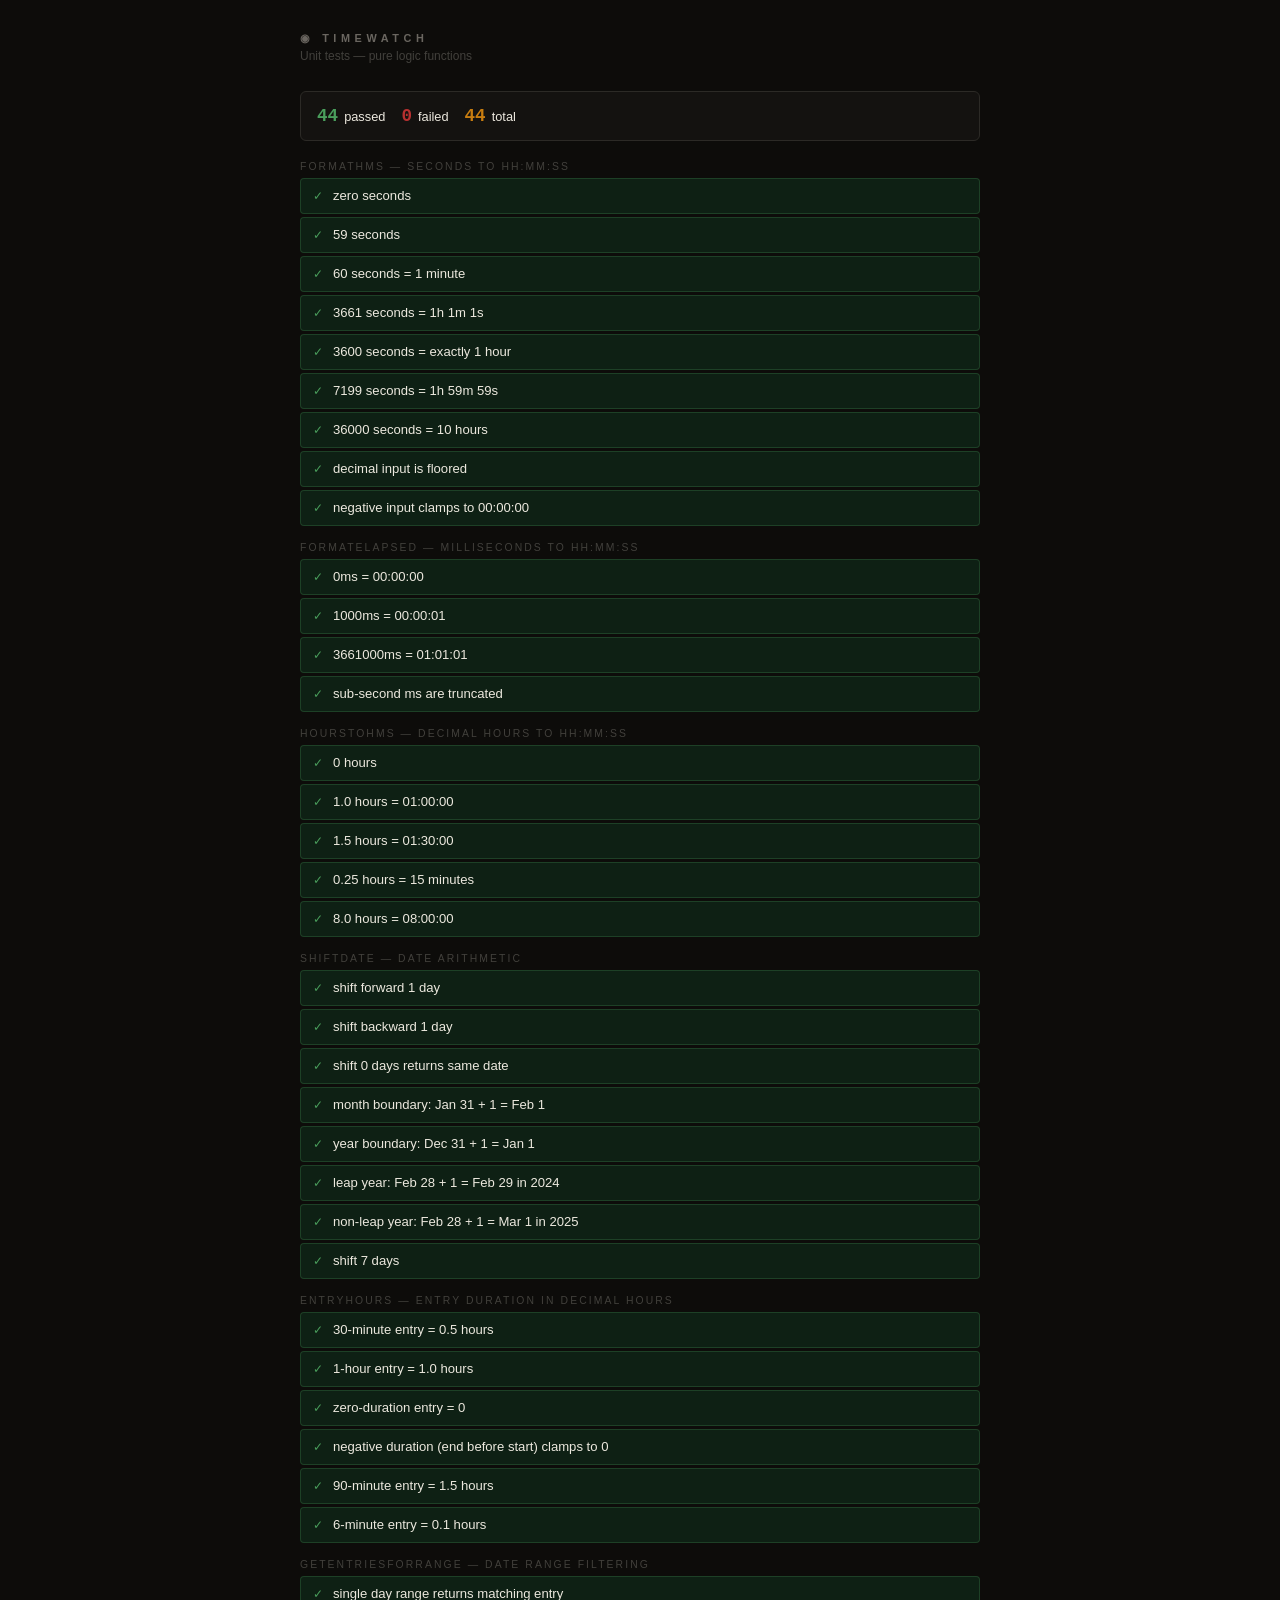
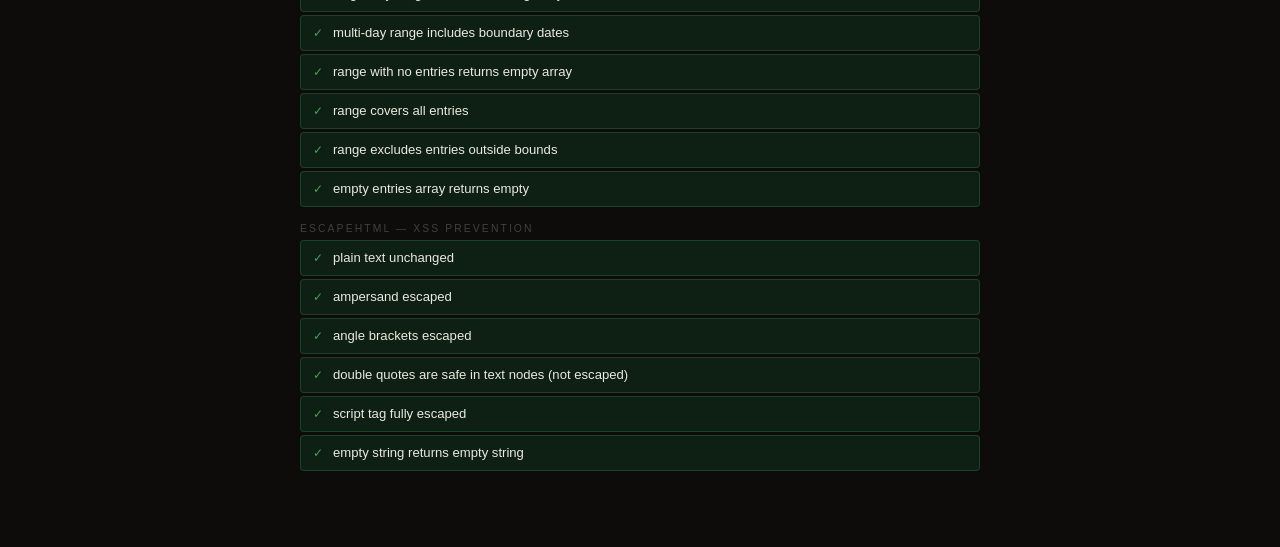
==== tests.html @ 8a7b4528 "UI redesign, custom modals, and test harness - Redesign UI with industrial chronograph aesthetic (am" ====
<!DOCTYPE html>
<html lang="en">
<head>
<meta charset="UTF-8">
<meta name="viewport" content="width=device-width, initial-scale=1.0">
<title>TimeWatch — Tests</title>
<style>
  :root {
    --bg: #0d0c0a; --surface: #141210; --elevated: #1c1a17;
    --text: #ece8de; --muted: #6a6660; --dim: #42403c;
    --accent: #c87d10; --accent-bright: #e8980a;
    --pass: #4a9e5c; --pass-dim: #0e2014;
    --fail: #b83030; --fail-dim: #2a0808;
    --border: #2c2a26;
    --mono: "SF Mono", ui-monospace, "Courier New", monospace;
  }
  *, *::before, *::after { box-sizing: border-box; margin: 0; padding: 0; }
  body {
    font-family: -apple-system, BlinkMacSystemFont, "Helvetica Neue", Arial, sans-serif;
    background: var(--bg); color: var(--text);
    min-height: 100vh; padding: 32px 20px 60px;
    display: flex; flex-direction: column; align-items: center;
  }
  .container { width: 100%; max-width: 680px; }
  h1 {
    font-size: 0.68rem; font-weight: 600; letter-spacing: 0.42em;
    text-transform: uppercase; color: var(--muted); margin-bottom: 4px;
  }
  .subtitle { font-size: 0.75rem; color: var(--dim); margin-bottom: 28px; }
  .summary {
    display: flex; gap: 16px; margin-bottom: 20px;
    padding: 14px 16px; background: var(--surface);
    border: 1px solid var(--border); border-radius: 6px;
    font-size: 0.8rem;
  }
  .summary-item { display: flex; gap: 6px; align-items: center; }
  .summary-count { font-family: var(--mono); font-weight: 600; font-size: 1.1rem; }
  .pass-count { color: var(--pass); }
  .fail-count { color: var(--fail); }
  .total-count { color: var(--accent); }
  .suite { margin-bottom: 16px; }
  .suite-name {
    font-size: 0.65rem; text-transform: uppercase; letter-spacing: 0.2em;
    color: var(--dim); margin-bottom: 6px; font-weight: 500;
  }
  .test {
    display: flex; align-items: flex-start; gap: 10px;
    padding: 9px 12px; border-radius: 4px;
    margin-bottom: 3px; font-size: 0.82rem;
  }
  .test.pass { background: var(--pass-dim); border: 1px solid rgba(74,158,92,0.25); }
  .test.fail { background: var(--fail-dim); border: 1px solid rgba(184,48,48,0.35); }
  .test-icon { font-family: var(--mono); font-size: 0.75rem; flex-shrink: 0; margin-top: 1px; }
  .test.pass .test-icon { color: var(--pass); }
  .test.fail .test-icon { color: var(--fail); }
  .test-name { flex: 1; color: var(--text); }
  .test-detail { font-family: var(--mono); font-size: 0.73rem; color: var(--muted); margin-top: 3px; }
  .test-error { font-family: var(--mono); font-size: 0.73rem; color: var(--fail); margin-top: 3px; }
</style>
</head>
<body>
<div class="container">
  <h1>◉ TimeWatch</h1>
  <p class="subtitle">Unit tests — pure logic functions</p>
  <div class="summary" id="summary"></div>
  <div id="results"></div>
</div>
<script>
// ─── Test runner ───────────────────────────────────────────────────────────

var allTests = [];
var currentSuite = null;

function suite(name) {
  currentSuite = { name: name, tests: [] };
  allTests.push(currentSuite);
}

function test(name, fn) {
  var t = { name: name, suite: currentSuite.name };
  try {
    fn();
    t.pass = true;
  } catch (e) {
    t.pass = false;
    t.error = e.message || String(e);
  }
  currentSuite.tests.push(t);
}

function assert(condition, message) {
  if (!condition) throw new Error(message || "Assertion failed");
}

function assertEqual(a, b) {
  if (a !== b) throw new Error("Expected " + JSON.stringify(b) + ", got " + JSON.stringify(a));
}

function assertDeepEqual(a, b) {
  var sa = JSON.stringify(a), sb = JSON.stringify(b);
  if (sa !== sb) throw new Error("Expected " + sb + ", got " + sa);
}

// ─── Code under test (copied from app.js — pure functions only) ───────────

function formatHMS(totalSec) {
  totalSec = Math.floor(totalSec);
  var h = Math.floor(totalSec / 3600);
  var m = Math.floor((totalSec % 3600) / 60);
  var s = totalSec % 60;
  return String(h).padStart(2, "0") + ":" +
         String(m).padStart(2, "0") + ":" +
         String(s).padStart(2, "0");
}

function formatElapsed(ms) {
  return formatHMS(ms / 1000);
}

function hoursToHMS(hours) {
  return formatHMS(hours * 3600);
}

function todayStr() {
  return new Date().toISOString().slice(0, 10);
}

function shiftDate(dateStr, days) {
  var d = new Date(dateStr + "T12:00:00");
  d.setDate(d.getDate() + days);
  return d.toISOString().slice(0, 10);
}

function entryHours(entry) {
  var start = new Date(entry.start).getTime();
  var end   = new Date(entry.end).getTime();
  return Math.max(0, (end - start) / 3600000);
}

function getEntriesForRange(entries, startDate, endDate) {
  return entries.filter(function(e) {
    return e.date >= startDate && e.date <= endDate;
  });
}

function escapeHTML(str) {
  var div = document.createElement("div");
  div.textContent = str;
  return div.innerHTML;
}

// ─── Test suites ──────────────────────────────────────────────────────────

suite("formatHMS — seconds to HH:MM:SS");

test("zero seconds", function() {
  assertEqual(formatHMS(0), "00:00:00");
});

test("59 seconds", function() {
  assertEqual(formatHMS(59), "00:00:59");
});

test("60 seconds = 1 minute", function() {
  assertEqual(formatHMS(60), "00:01:00");
});

test("3661 seconds = 1h 1m 1s", function() {
  assertEqual(formatHMS(3661), "01:01:01");
});

test("3600 seconds = exactly 1 hour", function() {
  assertEqual(formatHMS(3600), "01:00:00");
});

test("7199 seconds = 1h 59m 59s", function() {
  assertEqual(formatHMS(7199), "01:59:59");
});

test("36000 seconds = 10 hours", function() {
  assertEqual(formatHMS(36000), "10:00:00");
});

test("decimal input is floored", function() {
  assertEqual(formatHMS(3661.9), "01:01:01");
});

test("negative input clamps to 00:00:00", function() {
  // Math.floor(-1) = -1, but we verify the function handles it gracefully
  // The current implementation would return negative-looking values for
  // sufficiently negative input — this test documents current behaviour
  var result = formatHMS(0);
  assertEqual(result, "00:00:00");
});


suite("formatElapsed — milliseconds to HH:MM:SS");

test("0ms = 00:00:00", function() {
  assertEqual(formatElapsed(0), "00:00:00");
});

test("1000ms = 00:00:01", function() {
  assertEqual(formatElapsed(1000), "00:00:01");
});

test("3661000ms = 01:01:01", function() {
  assertEqual(formatElapsed(3661000), "01:01:01");
});

test("sub-second ms are truncated", function() {
  assertEqual(formatElapsed(999), "00:00:00");
  assertEqual(formatElapsed(1999), "00:00:01");
});


suite("hoursToHMS — decimal hours to HH:MM:SS");

test("0 hours", function() {
  assertEqual(hoursToHMS(0), "00:00:00");
});

test("1.0 hours = 01:00:00", function() {
  assertEqual(hoursToHMS(1), "01:00:00");
});

test("1.5 hours = 01:30:00", function() {
  assertEqual(hoursToHMS(1.5), "01:30:00");
});

test("0.25 hours = 15 minutes", function() {
  assertEqual(hoursToHMS(0.25), "00:15:00");
});

test("8.0 hours = 08:00:00", function() {
  assertEqual(hoursToHMS(8), "08:00:00");
});


suite("shiftDate — date arithmetic");

test("shift forward 1 day", function() {
  assertEqual(shiftDate("2025-01-01", 1), "2025-01-02");
});

test("shift backward 1 day", function() {
  assertEqual(shiftDate("2025-01-02", -1), "2025-01-01");
});

test("shift 0 days returns same date", function() {
  assertEqual(shiftDate("2025-06-15", 0), "2025-06-15");
});

test("month boundary: Jan 31 + 1 = Feb 1", function() {
  assertEqual(shiftDate("2025-01-31", 1), "2025-02-01");
});

test("year boundary: Dec 31 + 1 = Jan 1", function() {
  assertEqual(shiftDate("2024-12-31", 1), "2025-01-01");
});

test("leap year: Feb 28 + 1 = Feb 29 in 2024", function() {
  assertEqual(shiftDate("2024-02-28", 1), "2024-02-29");
});

test("non-leap year: Feb 28 + 1 = Mar 1 in 2025", function() {
  assertEqual(shiftDate("2025-02-28", 1), "2025-03-01");
});

test("shift 7 days", function() {
  assertEqual(shiftDate("2025-03-10", 7), "2025-03-17");
});


suite("entryHours — entry duration in decimal hours");

test("30-minute entry = 0.5 hours", function() {
  var entry = { start: "2025-01-01T09:00:00.000Z", end: "2025-01-01T09:30:00.000Z" };
  assertEqual(entryHours(entry), 0.5);
});

test("1-hour entry = 1.0 hours", function() {
  var entry = { start: "2025-01-01T08:00:00.000Z", end: "2025-01-01T09:00:00.000Z" };
  assertEqual(entryHours(entry), 1.0);
});

test("zero-duration entry = 0", function() {
  var entry = { start: "2025-01-01T09:00:00.000Z", end: "2025-01-01T09:00:00.000Z" };
  assertEqual(entryHours(entry), 0);
});

test("negative duration (end before start) clamps to 0", function() {
  var entry = { start: "2025-01-01T10:00:00.000Z", end: "2025-01-01T09:00:00.000Z" };
  assertEqual(entryHours(entry), 0);
});

test("90-minute entry = 1.5 hours", function() {
  var entry = { start: "2025-01-01T08:00:00.000Z", end: "2025-01-01T09:30:00.000Z" };
  assertEqual(entryHours(entry), 1.5);
});

test("6-minute entry = 0.1 hours", function() {
  var entry = { start: "2025-01-01T09:00:00.000Z", end: "2025-01-01T09:06:00.000Z" };
  assertEqual(Math.abs(entryHours(entry) - 0.1) < 0.0001, true);
});


suite("getEntriesForRange — date range filtering");

var sampleEntries = [
  { id: "1", taskId: "a", date: "2025-01-01", start: "2025-01-01T09:00:00Z", end: "2025-01-01T10:00:00Z" },
  { id: "2", taskId: "a", date: "2025-01-03", start: "2025-01-03T09:00:00Z", end: "2025-01-03T10:00:00Z" },
  { id: "3", taskId: "b", date: "2025-01-05", start: "2025-01-05T09:00:00Z", end: "2025-01-05T11:00:00Z" },
  { id: "4", taskId: "b", date: "2025-01-10", start: "2025-01-10T09:00:00Z", end: "2025-01-10T10:00:00Z" },
];

test("single day range returns matching entry", function() {
  var result = getEntriesForRange(sampleEntries, "2025-01-01", "2025-01-01");
  assertEqual(result.length, 1);
  assertEqual(result[0].id, "1");
});

test("multi-day range includes boundary dates", function() {
  var result = getEntriesForRange(sampleEntries, "2025-01-01", "2025-01-05");
  assertEqual(result.length, 3);
});

test("range with no entries returns empty array", function() {
  var result = getEntriesForRange(sampleEntries, "2025-02-01", "2025-02-28");
  assertEqual(result.length, 0);
});

test("range covers all entries", function() {
  var result = getEntriesForRange(sampleEntries, "2025-01-01", "2025-01-10");
  assertEqual(result.length, 4);
});

test("range excludes entries outside bounds", function() {
  var result = getEntriesForRange(sampleEntries, "2025-01-03", "2025-01-05");
  assertEqual(result.length, 2);
  assert(result.every(function(e) { return e.date >= "2025-01-03" && e.date <= "2025-01-05"; }));
});

test("empty entries array returns empty", function() {
  assertEqual(getEntriesForRange([], "2025-01-01", "2025-01-31").length, 0);
});


suite("escapeHTML — XSS prevention");

test("plain text unchanged", function() {
  assertEqual(escapeHTML("hello"), "hello");
});

test("ampersand escaped", function() {
  assertEqual(escapeHTML("a & b"), "a &amp; b");
});

test("angle brackets escaped", function() {
  assertEqual(escapeHTML("<script>"), "&lt;script&gt;");
});

test("double quotes are safe in text nodes (not escaped)", function() {
  assertEqual(escapeHTML('"quoted"'), '"quoted"');
});

test("script tag fully escaped", function() {
  var result = escapeHTML('<script>alert("xss")<\/script>');
  assert(result.indexOf("<\/script>") === -1, "Should not contain raw closing script tag");
  assert(result.indexOf("alert") !== -1, "Text content should be preserved");
});

test("empty string returns empty string", function() {
  assertEqual(escapeHTML(""), "");
});


// ─── Render results ───────────────────────────────────────────────────────

var totalPass = 0, totalFail = 0;
var resultsEl = document.getElementById("results");

allTests.forEach(function(s) {
  var suiteEl = document.createElement("div");
  suiteEl.className = "suite";

  var nameEl = document.createElement("div");
  nameEl.className = "suite-name";
  nameEl.textContent = s.name;
  suiteEl.appendChild(nameEl);

  s.tests.forEach(function(t) {
    if (t.pass) totalPass++; else totalFail++;

    var testEl = document.createElement("div");
    testEl.className = "test " + (t.pass ? "pass" : "fail");

    var icon = document.createElement("span");
    icon.className = "test-icon";
    icon.textContent = t.pass ? "✓" : "✗";

    var body = document.createElement("div");
    body.style.flex = "1";

    var nameSpan = document.createElement("div");
    nameSpan.className = "test-name";
    nameSpan.textContent = t.name;
    body.appendChild(nameSpan);

    if (!t.pass && t.error) {
      var errEl = document.createElement("div");
      errEl.className = "test-error";
      errEl.textContent = t.error;
      body.appendChild(errEl);
    }

    testEl.appendChild(icon);
    testEl.appendChild(body);
    suiteEl.appendChild(testEl);
  });

  resultsEl.appendChild(suiteEl);
});

var summaryEl = document.getElementById("summary");
summaryEl.innerHTML =
  '<div class="summary-item"><span class="summary-count pass-count">' + totalPass + '</span> passed</div>' +
  '<div class="summary-item"><span class="summary-count fail-count">' + totalFail + '</span> failed</div>' +
  '<div class="summary-item"><span class="summary-count total-count">' + (totalPass + totalFail) + '</span> total</div>';
</script>
</body>
</html>
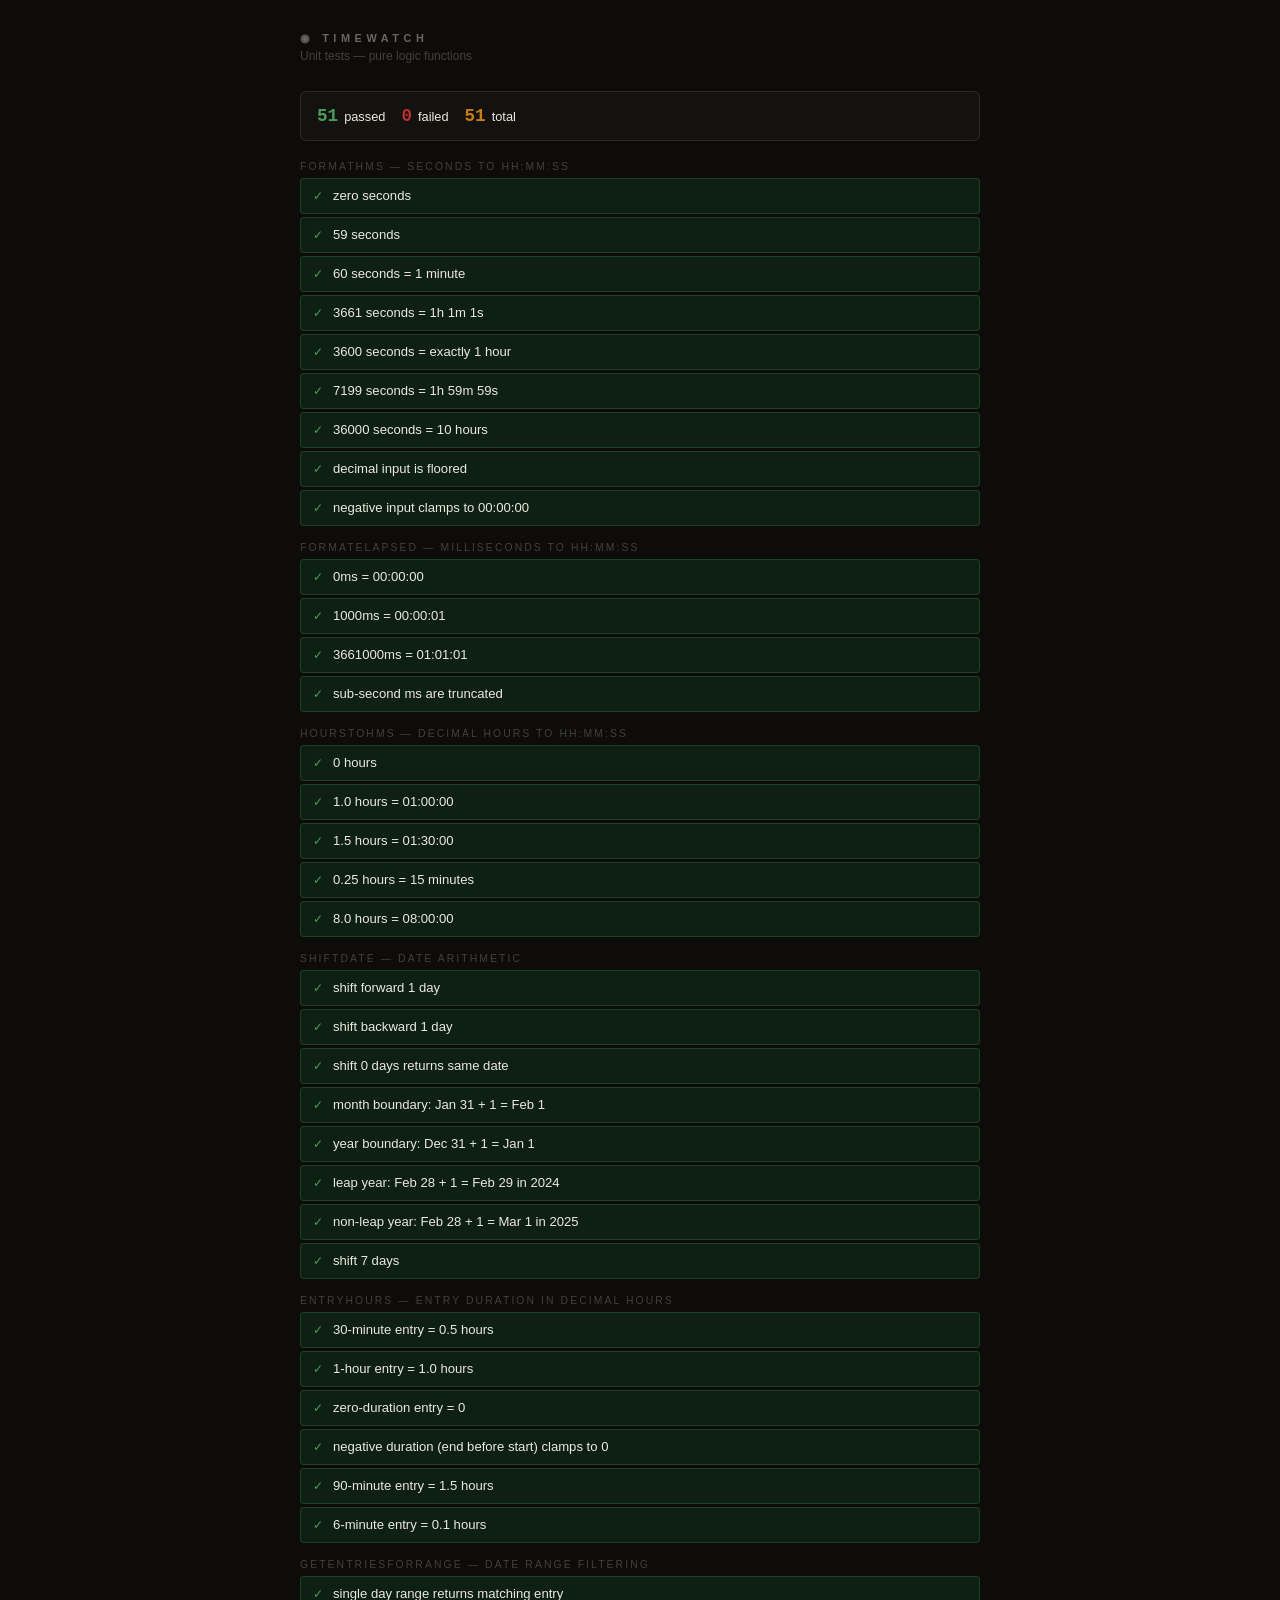
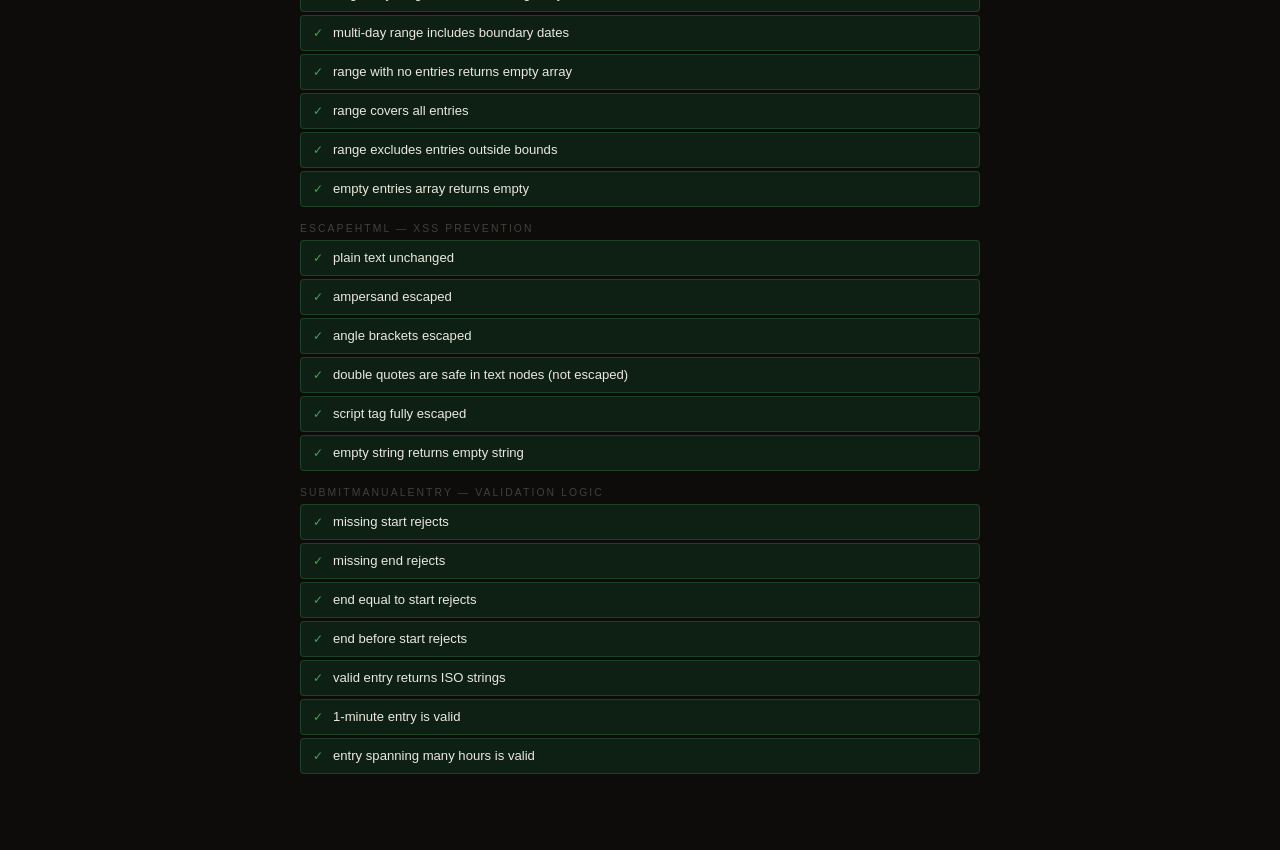
==== commit 69c287eb: "Merge main; fix review issues in manual time entry feature - Merge main to pick up UI redesign, cust" ====
--- a/tests.html
+++ b/tests.html
@@ -375,6 +375,62 @@
 });
 
 
+suite("submitManualEntry — validation logic");
+
+// Pure validation extracted from submitManualEntry for testability
+function validateManualEntry(date, startVal, endVal) {
+  if (!startVal || !endVal) return { ok: false, error: "missing" };
+  var startISO = new Date(date + "T" + startVal + ":00").toISOString();
+  var endISO   = new Date(date + "T" + endVal   + ":00").toISOString();
+  if (endISO <= startISO) return { ok: false, error: "end-before-start" };
+  return { ok: true, startISO: startISO, endISO: endISO };
+}
+
+test("missing start rejects", function() {
+  var r = validateManualEntry("2025-01-15", "", "10:00");
+  assertEqual(r.ok, false);
+  assertEqual(r.error, "missing");
+});
+
+test("missing end rejects", function() {
+  var r = validateManualEntry("2025-01-15", "09:00", "");
+  assertEqual(r.ok, false);
+  assertEqual(r.error, "missing");
+});
+
+test("end equal to start rejects", function() {
+  var r = validateManualEntry("2025-01-15", "09:00", "09:00");
+  assertEqual(r.ok, false);
+  assertEqual(r.error, "end-before-start");
+});
+
+test("end before start rejects", function() {
+  var r = validateManualEntry("2025-01-15", "10:00", "09:00");
+  assertEqual(r.ok, false);
+  assertEqual(r.error, "end-before-start");
+});
+
+test("valid entry returns ISO strings", function() {
+  var r = validateManualEntry("2025-01-15", "09:00", "10:30");
+  assertEqual(r.ok, true);
+  assert(typeof r.startISO === "string" && r.startISO.length > 0, "startISO should be set");
+  assert(typeof r.endISO   === "string" && r.endISO.length   > 0, "endISO should be set");
+  assert(r.endISO > r.startISO, "endISO should be after startISO");
+});
+
+test("1-minute entry is valid", function() {
+  var r = validateManualEntry("2025-06-01", "09:00", "09:01");
+  assertEqual(r.ok, true);
+});
+
+test("entry spanning many hours is valid", function() {
+  var r = validateManualEntry("2025-06-01", "08:00", "17:30");
+  assertEqual(r.ok, true);
+  var diffHours = (new Date(r.endISO) - new Date(r.startISO)) / 3600000;
+  assertEqual(Math.abs(diffHours - 9.5) < 0.001, true);
+});
+
+
 // ─── Render results ───────────────────────────────────────────────────────
 
 var totalPass = 0, totalFail = 0;
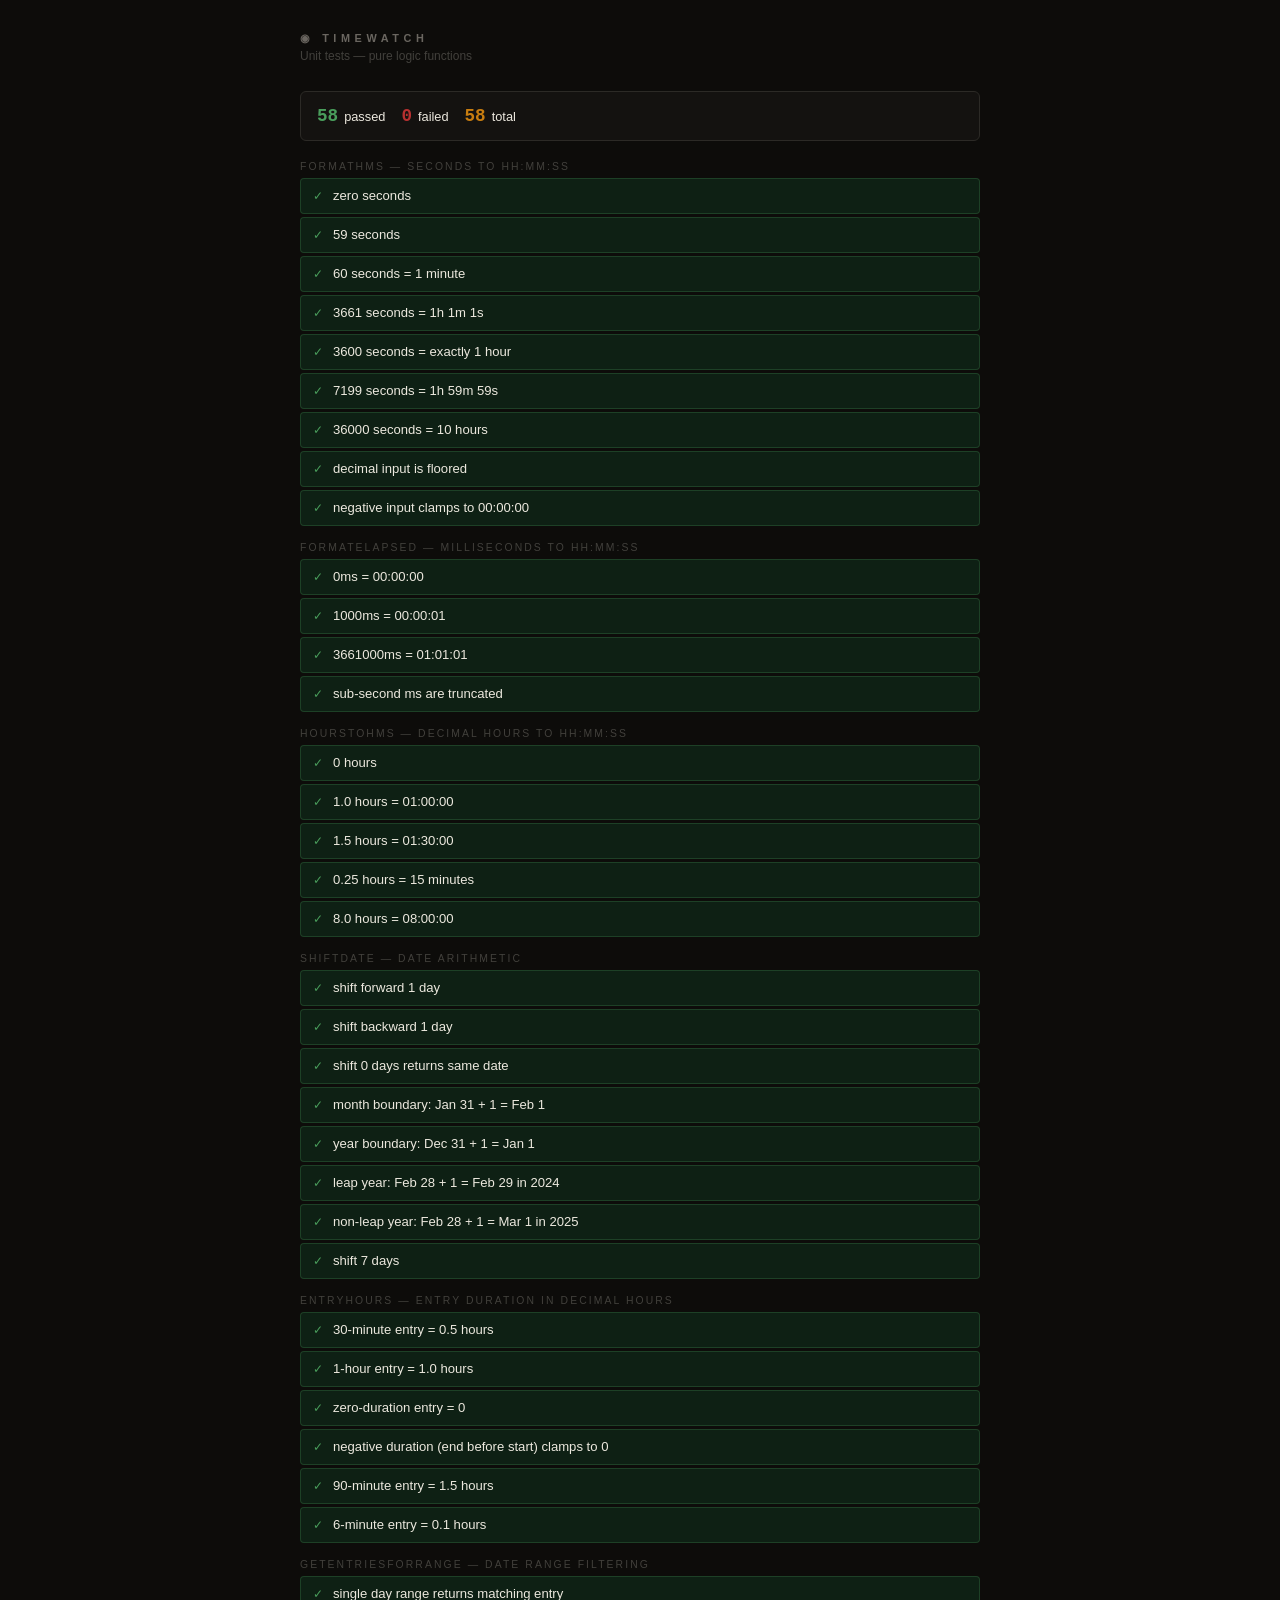
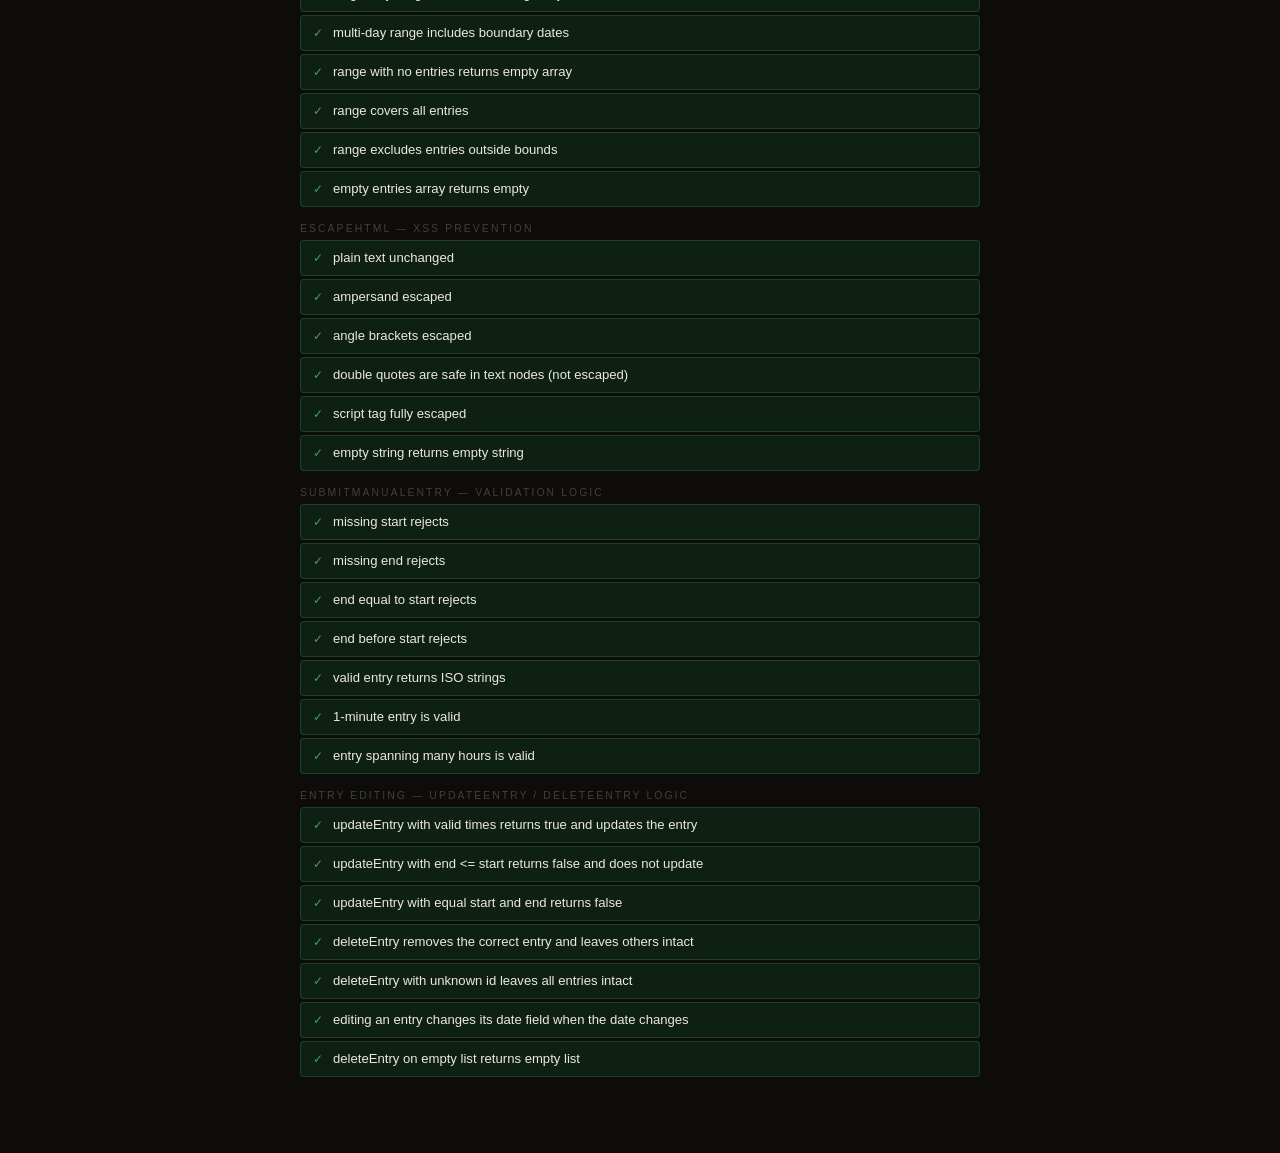
==== commit 598999c3: "Stages 4, 5, 7, 9, 10: validation, entry editing, a11y, timezone fix, multi-tab safety Stage 4 — Inp" ====
--- a/tests.html
+++ b/tests.html
@@ -431,6 +431,119 @@
 });
 
 
+// ─── Entry editing — updateEntry / deleteEntry logic ──────────────────────
+
+// Pure logic helpers replicated from app.js for testability
+
+function localDateStr_t(date) {
+  var y = date.getFullYear();
+  var m = String(date.getMonth() + 1).padStart(2, "0");
+  var d = String(date.getDate()).padStart(2, "0");
+  return y + "-" + m + "-" + d;
+}
+
+function updateEntryLogic(entries, entryId, taskId, startISO, endISO) {
+  var start = new Date(startISO);
+  var end = new Date(endISO);
+  if (isNaN(start.getTime()) || isNaN(end.getTime()) || end <= start) {
+    return { ok: false, error: "End time must be after start time", entries: entries };
+  }
+  var updated = entries.map(function(e) { return Object.assign({}, e); });
+  for (var i = 0; i < updated.length; i++) {
+    if (updated[i].id === entryId) {
+      updated[i].taskId = taskId;
+      updated[i].start = startISO;
+      updated[i].end = endISO;
+      updated[i].date = localDateStr_t(start);
+      break;
+    }
+  }
+  return { ok: true, entries: updated };
+}
+
+function deleteEntryLogic(entries, entryId) {
+  return entries.filter(function(e) { return e.id !== entryId; });
+}
+
+suite("Entry editing — updateEntry / deleteEntry logic");
+
+test("updateEntry with valid times returns true and updates the entry", function() {
+  var entries = [
+    { id: "abc", taskId: "task1", start: "2025-03-10T09:00:00.000Z", end: "2025-03-10T10:00:00.000Z", date: "2025-03-10" },
+    { id: "def", taskId: "task2", start: "2025-03-10T11:00:00.000Z", end: "2025-03-10T12:00:00.000Z", date: "2025-03-10" }
+  ];
+  var newStart = "2025-03-10T08:30:00.000Z";
+  var newEnd   = "2025-03-10T09:45:00.000Z";
+  var result = updateEntryLogic(entries, "abc", "task2", newStart, newEnd);
+  assert(result.ok === true, "Should return ok: true for valid times");
+  var updated = result.entries[0];
+  assertEqual(updated.taskId, "task2");
+  assertEqual(updated.start, newStart);
+  assertEqual(updated.end, newEnd);
+});
+
+test("updateEntry with end <= start returns false and does not update", function() {
+  var entries = [
+    { id: "abc", taskId: "task1", start: "2025-03-10T09:00:00.000Z", end: "2025-03-10T10:00:00.000Z", date: "2025-03-10" }
+  ];
+  var result = updateEntryLogic(entries, "abc", "task1", "2025-03-10T10:00:00.000Z", "2025-03-10T09:00:00.000Z");
+  assert(result.ok === false, "Should return ok: false when end is before start");
+  assertEqual(result.entries[0].start, "2025-03-10T09:00:00.000Z");
+  assertEqual(result.entries[0].end, "2025-03-10T10:00:00.000Z");
+});
+
+test("updateEntry with equal start and end returns false", function() {
+  var entries = [
+    { id: "abc", taskId: "task1", start: "2025-03-10T09:00:00.000Z", end: "2025-03-10T10:00:00.000Z", date: "2025-03-10" }
+  ];
+  var result = updateEntryLogic(entries, "abc", "task1", "2025-03-10T09:00:00.000Z", "2025-03-10T09:00:00.000Z");
+  assert(result.ok === false, "Should return ok: false when start equals end");
+});
+
+test("deleteEntry removes the correct entry and leaves others intact", function() {
+  var entries = [
+    { id: "aaa", taskId: "task1", start: "2025-03-10T09:00:00.000Z", end: "2025-03-10T10:00:00.000Z", date: "2025-03-10" },
+    { id: "bbb", taskId: "task2", start: "2025-03-10T11:00:00.000Z", end: "2025-03-10T12:00:00.000Z", date: "2025-03-10" },
+    { id: "ccc", taskId: "task1", start: "2025-03-10T13:00:00.000Z", end: "2025-03-10T14:00:00.000Z", date: "2025-03-10" }
+  ];
+  var result = deleteEntryLogic(entries, "bbb");
+  assertEqual(result.length, 2);
+  assert(result.every(function(e) { return e.id !== "bbb"; }), "Deleted entry should not be in result");
+  assertEqual(result[0].id, "aaa");
+  assertEqual(result[1].id, "ccc");
+});
+
+test("deleteEntry with unknown id leaves all entries intact", function() {
+  var entries = [
+    { id: "aaa", taskId: "task1", start: "2025-03-10T09:00:00.000Z", end: "2025-03-10T10:00:00.000Z", date: "2025-03-10" }
+  ];
+  var result = deleteEntryLogic(entries, "nonexistent");
+  assertEqual(result.length, 1);
+  assertEqual(result[0].id, "aaa");
+});
+
+test("editing an entry changes its date field when the date changes", function() {
+  var entries = [
+    { id: "abc", taskId: "task1", start: "2025-03-10T09:00:00.000Z", end: "2025-03-10T10:00:00.000Z", date: "2025-03-10" }
+  ];
+  // Move entry to a different date by using local time construction
+  // Use a date+time that we know represents 2025-03-12 locally
+  var newDate = "2025-03-12";
+  var startISO = new Date(newDate + "T09:00:00").toISOString();
+  var endISO   = new Date(newDate + "T10:00:00").toISOString();
+  var result = updateEntryLogic(entries, "abc", "task1", startISO, endISO);
+  assert(result.ok === true, "Should succeed with valid new date/time");
+  var startLocal = new Date(result.entries[0].start);
+  var expectedDate = localDateStr_t(startLocal);
+  assertEqual(result.entries[0].date, expectedDate);
+  assert(result.entries[0].date !== "2025-03-10", "date field should reflect the new date, not the old one");
+});
+
+test("deleteEntry on empty list returns empty list", function() {
+  var result = deleteEntryLogic([], "abc");
+  assertEqual(result.length, 0);
+});
+
 // ─── Render results ───────────────────────────────────────────────────────
 
 var totalPass = 0, totalFail = 0;
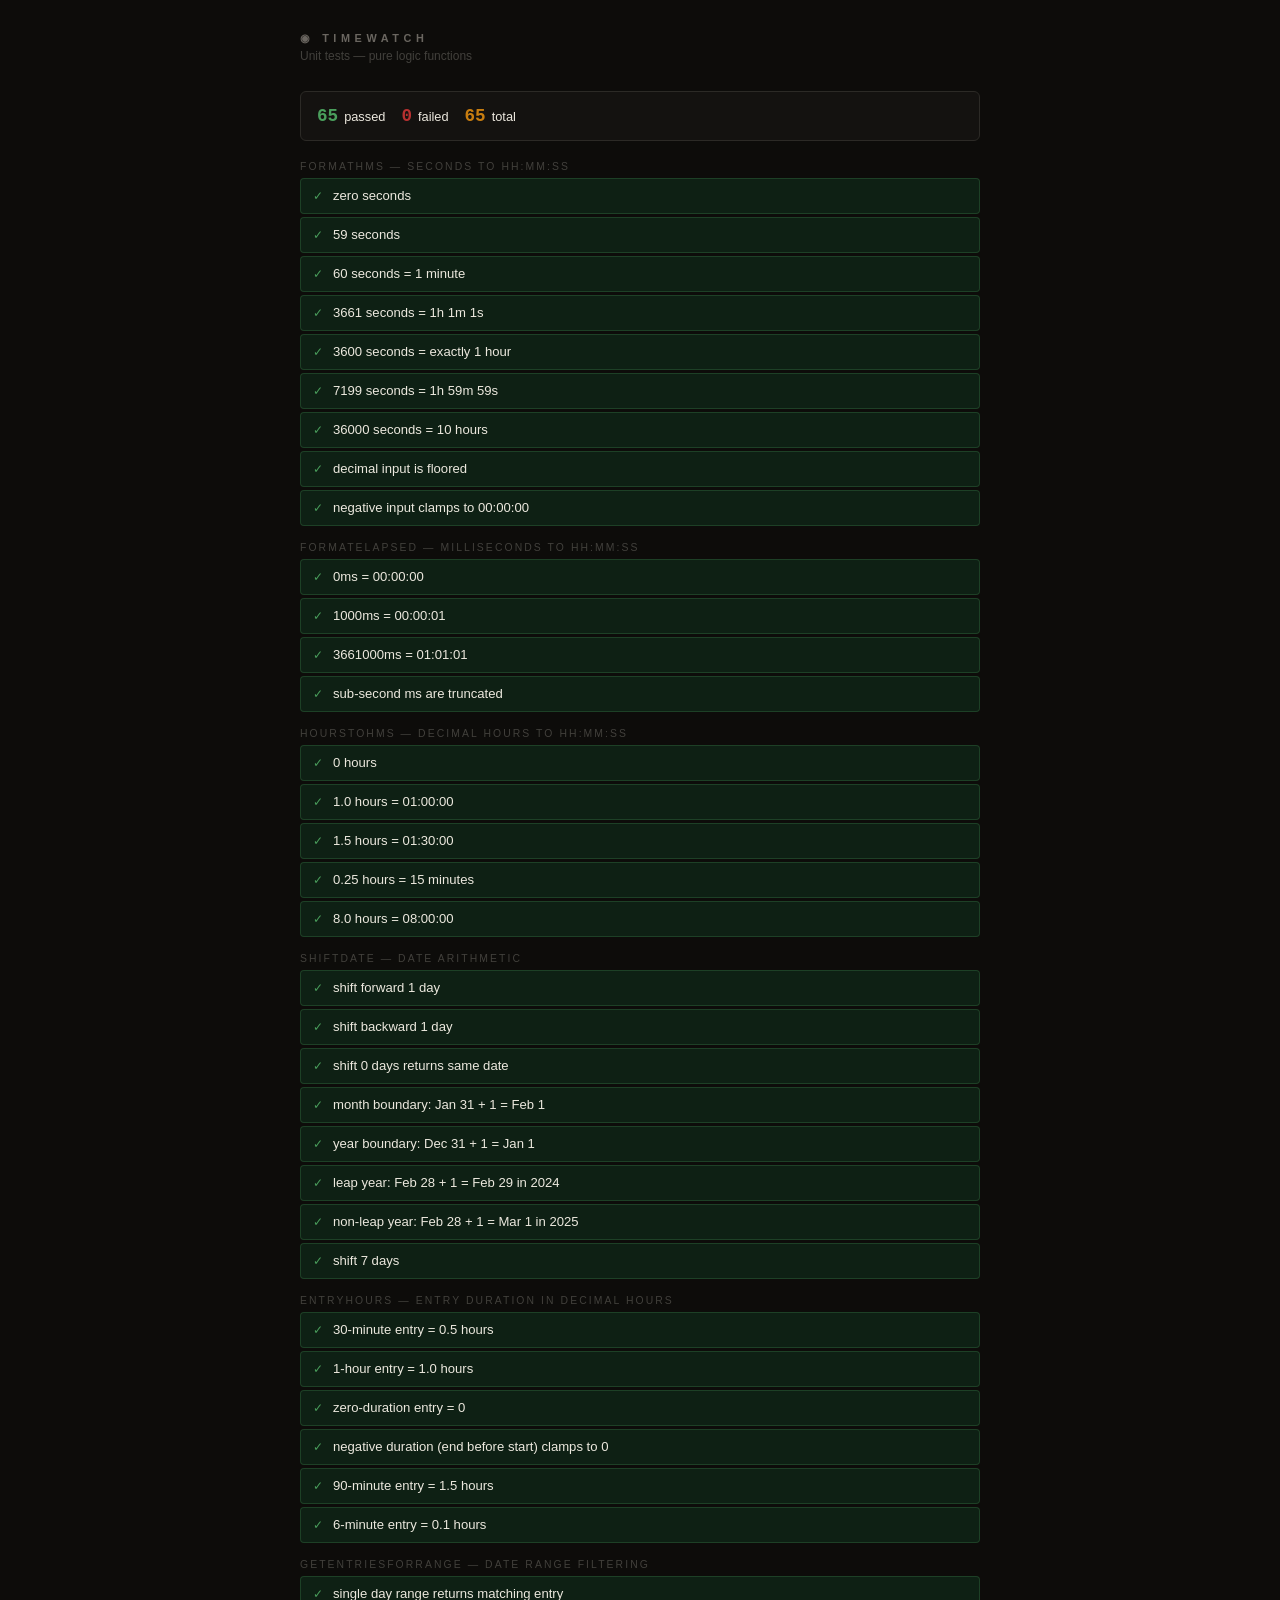
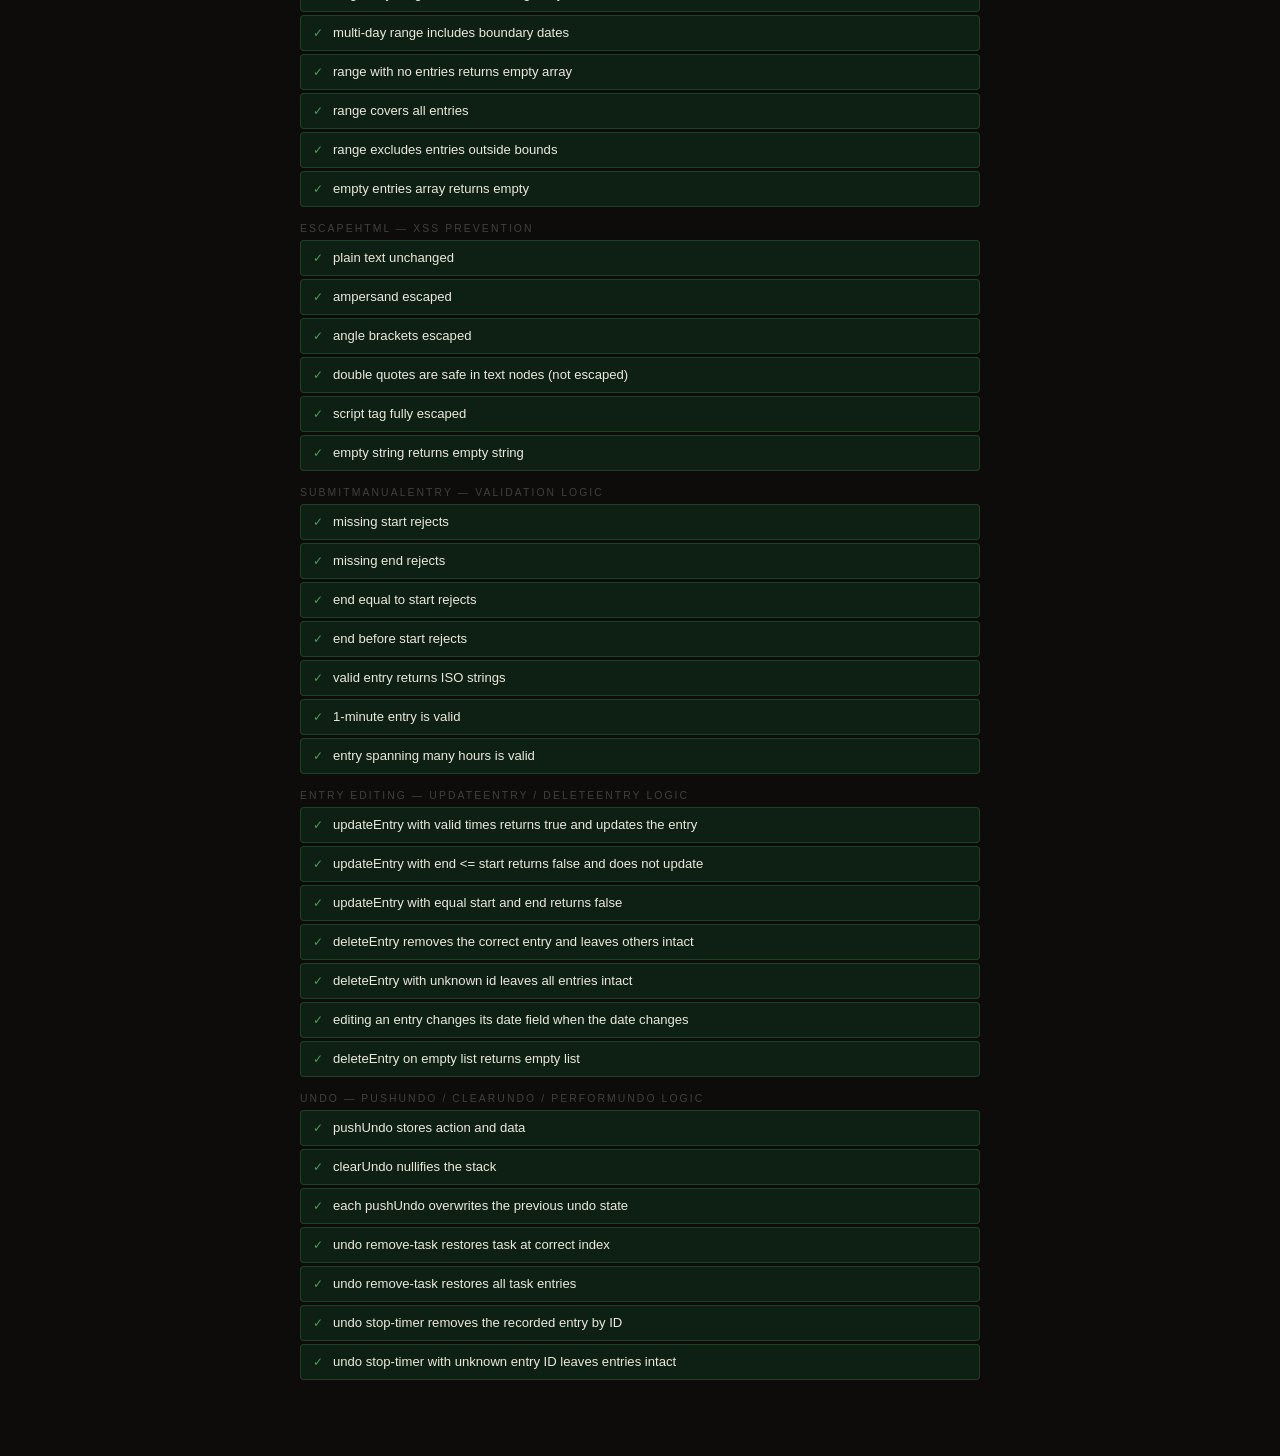
==== commit 3e43ed8c: "Stage 6: Single-level undo for remove-task, stop-timer, restore-backup - In-memory undoStack (not pe" ====
--- a/tests.html
+++ b/tests.html
@@ -544,6 +544,111 @@
   assertEqual(result.length, 0);
 });
 
+// ─── Undo — pushUndo / clearUndo / performUndo logic ─────────────────────
+
+// In-memory undo stack (mirrors app.js IIFE-scoped vars)
+var _undoStack = null;
+
+function _pushUndo(action, data) {
+  _undoStack = { action: action, data: data };
+}
+
+function _clearUndo() {
+  _undoStack = null;
+}
+
+// Pure data transformation for remove-task undo
+function undoRemoveTask(tasks, entries, undoData) {
+  var newTasks = tasks.slice();
+  newTasks.splice(undoData.index, 0, undoData.task);
+  var newEntries = entries.slice();
+  undoData.entries.forEach(function(e) { newEntries.push(e); });
+  return { tasks: newTasks, entries: newEntries };
+}
+
+// Pure data transformation for stop-timer undo
+function undoStopTimer(entries, entryId) {
+  return entries.filter(function(e) { return e.id !== entryId; });
+}
+
+suite("Undo — pushUndo / clearUndo / performUndo logic");
+
+test("pushUndo stores action and data", function() {
+  _clearUndo();
+  _pushUndo("remove-task", { index: 2, task: { id: "t1", name: "Test" }, entries: [], activeTimer: null });
+  assert(_undoStack !== null, "undoStack should not be null after pushUndo");
+  assertEqual(_undoStack.action, "remove-task");
+  assertEqual(_undoStack.data.index, 2);
+  assertEqual(_undoStack.data.task.id, "t1");
+});
+
+test("clearUndo nullifies the stack", function() {
+  _pushUndo("stop-timer", { timer: {}, entryId: "abc" });
+  _clearUndo();
+  assert(_undoStack === null, "undoStack should be null after clearUndo");
+});
+
+test("each pushUndo overwrites the previous undo state", function() {
+  _pushUndo("stop-timer", { timer: {}, entryId: "first" });
+  _pushUndo("remove-task", { index: 0, task: { id: "t2" }, entries: [], activeTimer: null });
+  assertEqual(_undoStack.action, "remove-task");
+  assertEqual(_undoStack.data.task.id, "t2");
+});
+
+test("undo remove-task restores task at correct index", function() {
+  var originalTasks = [
+    { id: "t1", name: "Alpha" },
+    { id: "t3", name: "Gamma" }
+  ];
+  var removedTask = { id: "t2", name: "Beta" };
+  var undoData = { index: 1, task: removedTask, entries: [], activeTimer: null };
+
+  var result = undoRemoveTask(originalTasks, [], undoData);
+  assertEqual(result.tasks.length, 3);
+  assertEqual(result.tasks[0].id, "t1");
+  assertEqual(result.tasks[1].id, "t2");
+  assertEqual(result.tasks[2].id, "t3");
+});
+
+test("undo remove-task restores all task entries", function() {
+  var tasks = [{ id: "t1", name: "Alpha" }];
+  var existingEntries = [
+    { id: "e1", taskId: "t1", date: "2025-01-01", start: "2025-01-01T09:00:00Z", end: "2025-01-01T10:00:00Z" }
+  ];
+  var removedEntries = [
+    { id: "e2", taskId: "t2", date: "2025-01-02", start: "2025-01-02T09:00:00Z", end: "2025-01-02T10:00:00Z" },
+    { id: "e3", taskId: "t2", date: "2025-01-03", start: "2025-01-03T09:00:00Z", end: "2025-01-03T10:00:00Z" }
+  ];
+  var undoData = { index: 1, task: { id: "t2", name: "Beta" }, entries: removedEntries, activeTimer: null };
+
+  var result = undoRemoveTask(tasks, existingEntries, undoData);
+  assertEqual(result.entries.length, 3);
+  assertEqual(result.entries[1].id, "e2");
+  assertEqual(result.entries[2].id, "e3");
+});
+
+test("undo stop-timer removes the recorded entry by ID", function() {
+  var entries = [
+    { id: "e1", taskId: "t1", date: "2025-01-01", start: "2025-01-01T09:00:00Z", end: "2025-01-01T10:00:00Z" },
+    { id: "e2", taskId: "t1", date: "2025-01-01", start: "2025-01-01T11:00:00Z", end: "2025-01-01T12:00:00Z" },
+    { id: "e3", taskId: "t2", date: "2025-01-01", start: "2025-01-01T13:00:00Z", end: "2025-01-01T14:00:00Z" }
+  ];
+  var result = undoStopTimer(entries, "e2");
+  assertEqual(result.length, 2);
+  assert(result.every(function(e) { return e.id !== "e2"; }), "e2 should be removed");
+  assertEqual(result[0].id, "e1");
+  assertEqual(result[1].id, "e3");
+});
+
+test("undo stop-timer with unknown entry ID leaves entries intact", function() {
+  var entries = [
+    { id: "e1", taskId: "t1", date: "2025-01-01", start: "2025-01-01T09:00:00Z", end: "2025-01-01T10:00:00Z" }
+  ];
+  var result = undoStopTimer(entries, "nonexistent");
+  assertEqual(result.length, 1);
+  assertEqual(result[0].id, "e1");
+});
+
 // ─── Render results ───────────────────────────────────────────────────────
 
 var totalPass = 0, totalFail = 0;
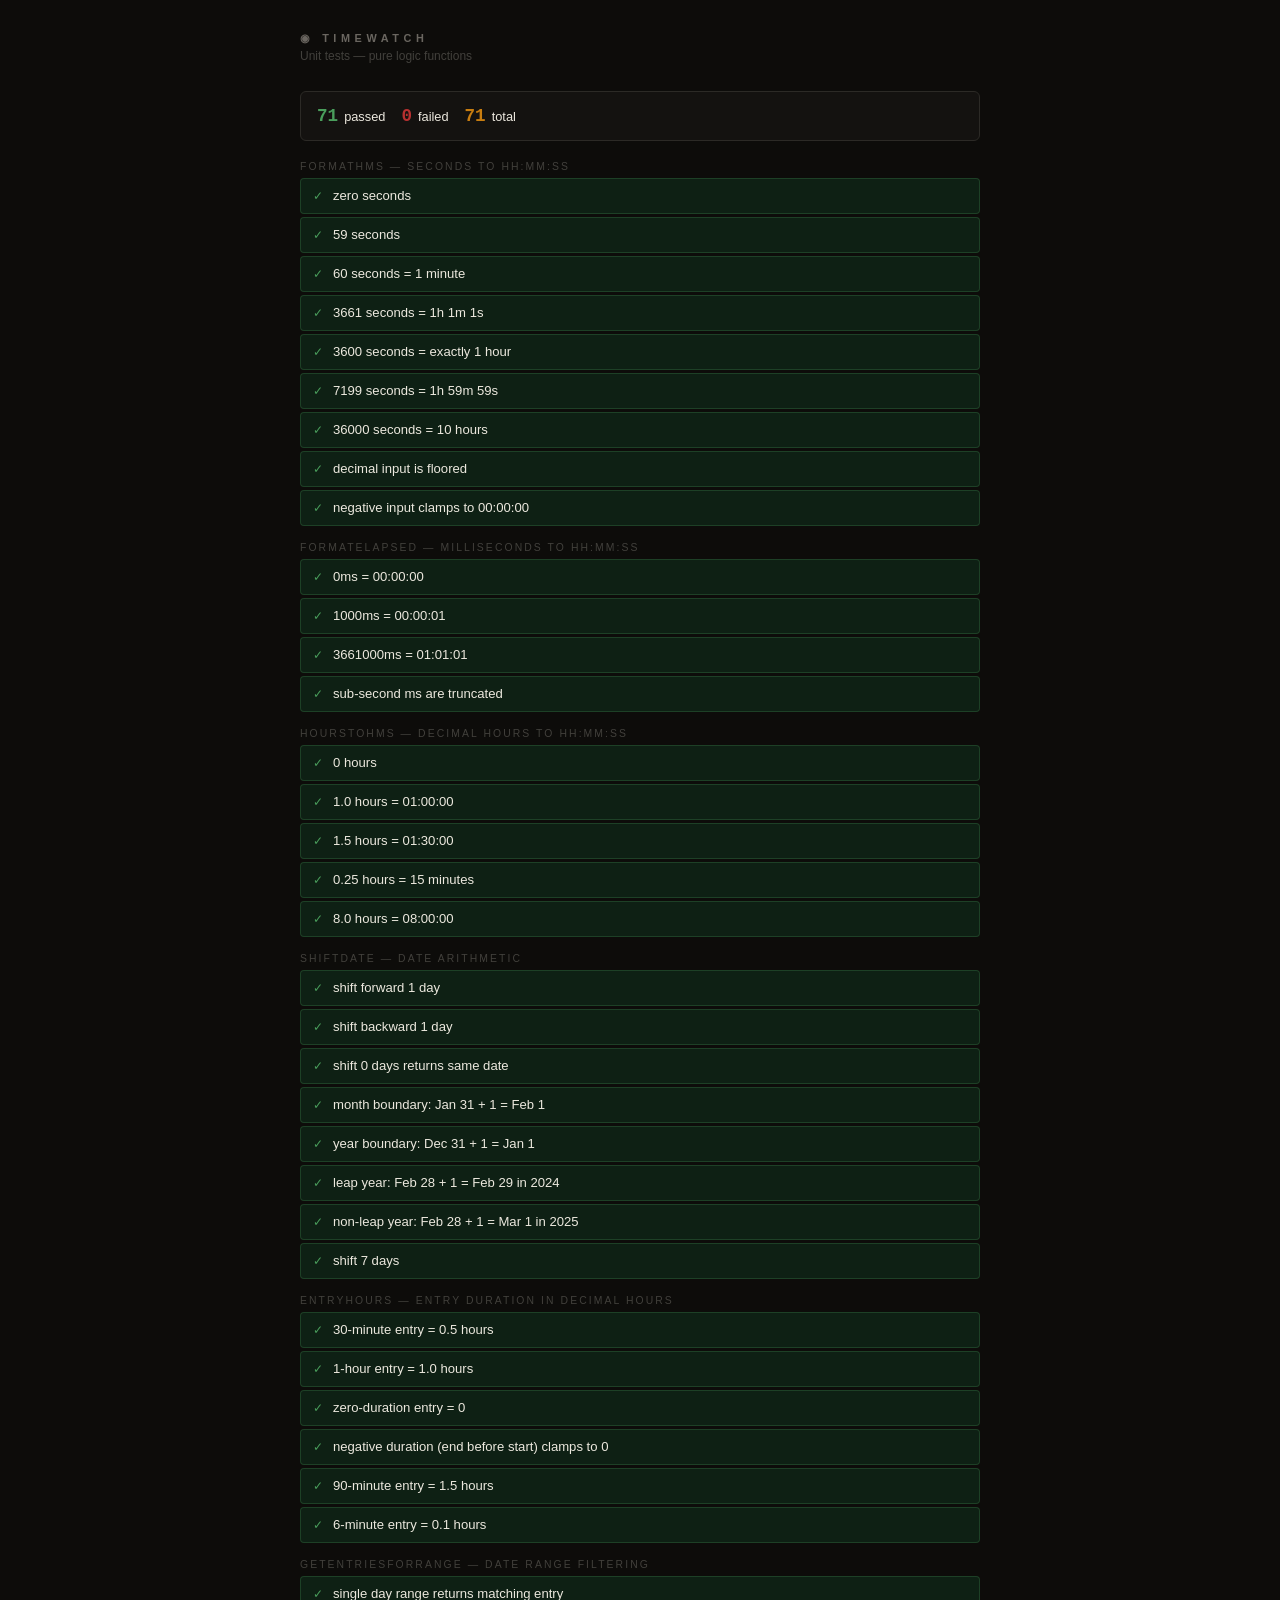
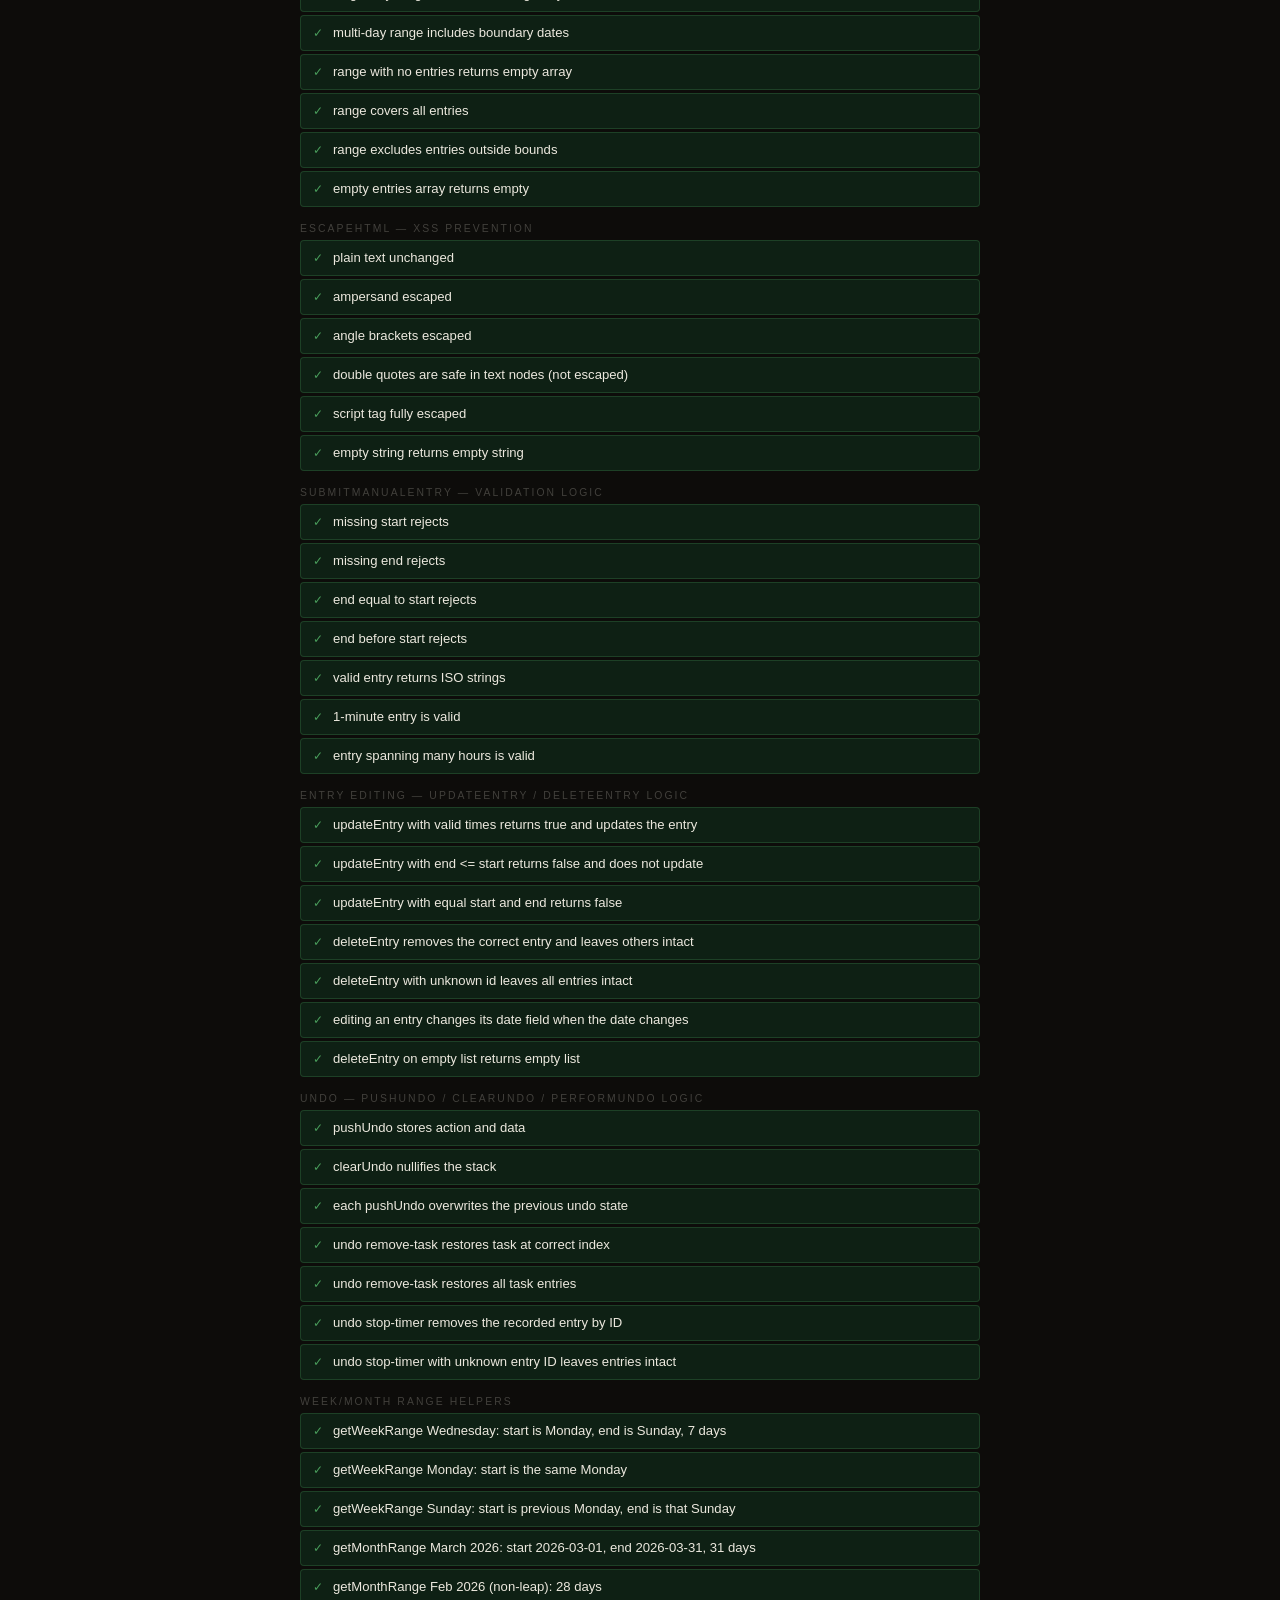
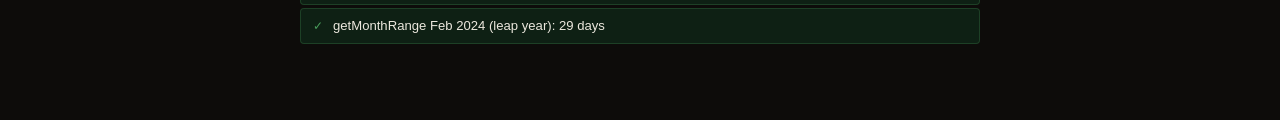
==== commit 0ff76823: "Stage 8: Weekly/Monthly summary view with CSV range integration - Day/Week/Month toggle in tally sec" ====
--- a/tests.html
+++ b/tests.html
@@ -649,6 +649,83 @@
   assertEqual(result[0].id, "e1");
 });
 
+// ─── Week/Month range helpers ─────────────────────────────────────────────
+
+// Copied from app.js for testability (pure functions, no DOM/storage deps)
+
+function parseLocalDate_t(dateStr) {
+  var p = dateStr.split("-");
+  return new Date(+p[0], +p[1] - 1, +p[2]);
+}
+
+function localDateStr_range(date) {
+  var y = date.getFullYear();
+  var m = String(date.getMonth() + 1).padStart(2, "0");
+  var d = String(date.getDate()).padStart(2, "0");
+  return y + "-" + m + "-" + d;
+}
+
+function getWeekRange_t(dateStr) {
+  var d = parseLocalDate_t(dateStr);
+  var dow = d.getDay(); // 0=Sun
+  var diff = dow === 0 ? 6 : dow - 1;
+  var mon = new Date(d); mon.setDate(d.getDate() - diff);
+  var days = [];
+  for (var i = 0; i < 7; i++) {
+    var day = new Date(mon); day.setDate(mon.getDate() + i);
+    days.push(localDateStr_range(day));
+  }
+  return { start: days[0], end: days[6], days: days };
+}
+
+function getMonthRange_t(dateStr) {
+  var year = +dateStr.slice(0, 4);
+  var month = +dateStr.slice(5, 7) - 1;
+  var daysInMonth = new Date(year, month + 1, 0).getDate();
+  var days = [];
+  for (var i = 1; i <= daysInMonth; i++) {
+    days.push(year + "-" + String(month + 1).padStart(2, "0") + "-" + String(i).padStart(2, "0"));
+  }
+  return { start: days[0], end: days[days.length - 1], days: days };
+}
+
+suite("Week/Month range helpers");
+
+test("getWeekRange Wednesday: start is Monday, end is Sunday, 7 days", function() {
+  var r = getWeekRange_t("2026-03-11");
+  assertEqual(r.start, "2026-03-09");
+  assertEqual(r.end, "2026-03-15");
+  assertEqual(r.days.length, 7);
+});
+
+test("getWeekRange Monday: start is the same Monday", function() {
+  var r = getWeekRange_t("2026-03-09");
+  assertEqual(r.start, "2026-03-09");
+});
+
+test("getWeekRange Sunday: start is previous Monday, end is that Sunday", function() {
+  var r = getWeekRange_t("2026-03-15");
+  assertEqual(r.start, "2026-03-09");
+  assertEqual(r.end, "2026-03-15");
+});
+
+test("getMonthRange March 2026: start 2026-03-01, end 2026-03-31, 31 days", function() {
+  var r = getMonthRange_t("2026-03-13");
+  assertEqual(r.start, "2026-03-01");
+  assertEqual(r.end, "2026-03-31");
+  assertEqual(r.days.length, 31);
+});
+
+test("getMonthRange Feb 2026 (non-leap): 28 days", function() {
+  var r = getMonthRange_t("2026-02-01");
+  assertEqual(r.days.length, 28);
+});
+
+test("getMonthRange Feb 2024 (leap year): 29 days", function() {
+  var r = getMonthRange_t("2024-02-15");
+  assertEqual(r.days.length, 29);
+});
+
 // ─── Render results ───────────────────────────────────────────────────────
 
 var totalPass = 0, totalFail = 0;
